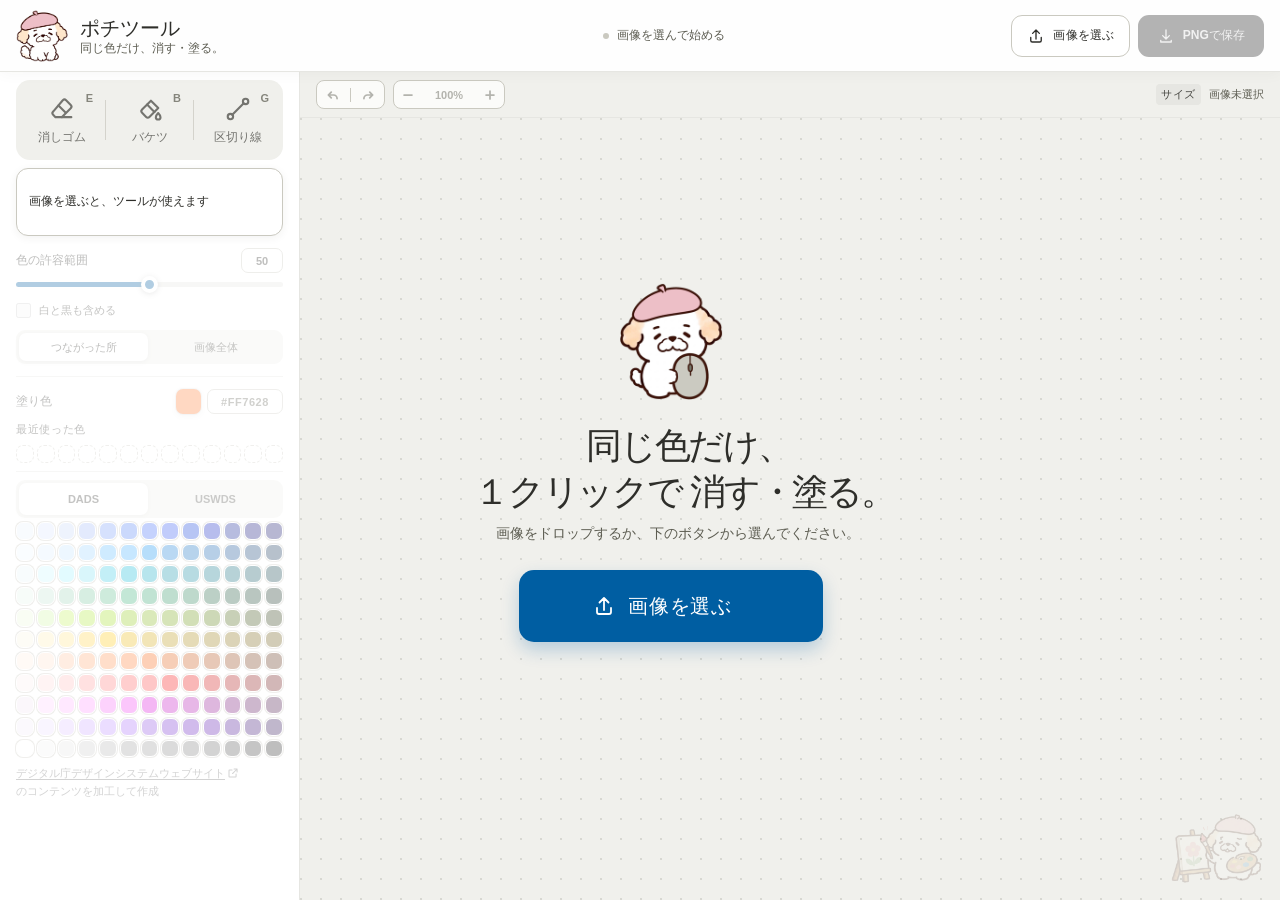
==== index.html @ cf50f5b1 "fix(guide): paint the point of a sharp wedge however it is turned Co-Authored-By: Claude Opus 5 <nor" ====
<!doctype html>
<html lang="ja">
  <head>
    <meta charset="UTF-8" />
    <meta name="viewport" content="width=device-width, initial-scale=1.0" />
    <meta
      name="description"
      content="同じ色をクリックひとつで透過・塗りつぶし。画像全体から近い色を選んだり、区切り線で範囲を分けたりできる、シンプルなイラスト編集ツール。"
    />
    <title>ポチツール</title>
    <link rel="icon" href="pochi-logo.png" />
    <link rel="stylesheet" href="styles.css?v=20260918-guide-fill" />
  </head>
  <body>
    <div class="app-shell">
      <header class="app-header">
        <div class="brand">
          <img class="brand-mark" src="pochi-logo.png" width="270" height="270" alt="" />
          <span class="brand-copy">
            <strong>ポチツール</strong>
            <small>同じ色だけ、消す・塗る。</small>
          </span>
        </div>

        <div class="document-name" id="documentName">
          <span class="document-dot"></span>
          <span class="document-name-full">画像を選んで始める</span>
          <span class="document-name-compact">編集中</span>
        </div>

        <div class="header-actions">
          <button class="button button-secondary" id="openButton" type="button" aria-label="画像を選ぶ">
            <svg viewBox="0 0 24 24" aria-hidden="true"><path d="M12 16V4m0 0L7.5 8.5M12 4l4.5 4.5M5 14v4a2 2 0 0 0 2 2h10a2 2 0 0 0 2-2v-4" /></svg>
            <span>画像を選ぶ</span>
          </button>
          <button class="button button-primary" id="exportButton" type="button" aria-label="PNGで保存" disabled>
            <svg viewBox="0 0 24 24" aria-hidden="true"><path d="M12 4v12m0 0 4.5-4.5M12 16l-4.5-4.5M5 18v2h14v-2" /></svg>
            <span>PNGで保存</span>
          </button>
        </div>
      </header>

      <div class="app-body">
        <aside class="side-panel" aria-label="編集ツール" tabindex="-1">
          <section class="panel-section tool-section">
            <div class="tool-list" role="radiogroup" aria-label="ツールを選択">
              <button class="tool-card" type="button" data-tool="eraser" role="radio" aria-checked="false">
                <svg viewBox="0 0 24 24" aria-hidden="true"><path d="m15.5 4.5 4 4a2 2 0 0 1 0 2.8l-7.7 7.7H6.4l-2-2a2 2 0 0 1 0-2.8l8.3-9.7a2 2 0 0 1 2.8 0Z" /><path d="m9 9 6 6M11.8 19H20" /></svg>
                <span>消しゴム</span>
                <kbd>E</kbd>
              </button>

              <button class="tool-card" type="button" data-tool="bucket" role="radio" aria-checked="false">
                <svg viewBox="0 0 24 24" aria-hidden="true"><path d="m5.2 12.5 7.6-7.6 6.3 6.3-7.6 7.6a2 2 0 0 1-2.8 0l-3.5-3.5a2 2 0 0 1 0-2.8Z" /><path d="m9.5 8.2 6.3 6.3M19 15.5s2 2.1 2 3.5a2 2 0 0 1-4 0c0-1.4 2-3.5 2-3.5Z" /></svg>
                <span>バケツ</span>
                <kbd>B</kbd>
              </button>

              <button class="tool-card" type="button" data-tool="guide" role="radio" aria-checked="false">
                <svg viewBox="0 0 24 24" aria-hidden="true"><circle cx="5.5" cy="18.5" r="2.3" /><circle cx="18.5" cy="5.5" r="2.3" /><path d="M7.1 16.9 16.9 7.1" /></svg>
                <span>区切り線</span>
                <kbd>G</kbd>
              </button>
            </div>
            <div class="tool-speech" id="toolSpeech" data-tool="eraser">
              <span class="tool-speech-copy" id="toolSpeechText" aria-live="polite">透過できます</span>
              <div class="guide-actions is-hidden" id="guideActions" aria-label="区切り線の操作">
                <button class="guide-action" id="newGuideButton" type="button" title="現在の線を終えて、別の位置から新しい線を描きます">＋ 新しい線</button>
                <button class="guide-action" id="erasePointButton" type="button" aria-pressed="false" title="選択中の点を消し、続けてタップした点も消します。もう一度押すと解除します">1点消す</button>
                <button class="guide-action" id="clearGuidesButton" type="button" aria-label="区切り線をすべて消す" title="区切り線をすべて消します。元に戻すこともできます">すべて消す</button>
              </div>
            </div>
          </section>

          <section class="panel-section settings-section" id="settingsSection" aria-disabled="true">
            <div class="section-heading">
              <span>色の許容範囲</span>
              <span class="reapply-spinner" id="reapplySpinner" aria-hidden="true" hidden></span>
              <input id="toleranceValue" class="value-field" type="number" min="0" max="100" step="1" value="50" aria-label="色の許容範囲の数値" title="数字を打ち込むか、矢印キーで増減できます" disabled />
            </div>
            <input id="toleranceSlider" class="range" type="range" min="0" max="100" value="50" aria-label="色の許容範囲" title="値を上げると近い色合いもまとめて選びます。編集の直後に動かすと、その編集をやり直します" disabled />
            <label class="include-toggle" for="includeWhiteBlackToggle" title="色のついた場所をクリックしたときも、白い紙や黒い線を許容範囲に含めます">
              <input id="includeWhiteBlackToggle" type="checkbox" disabled />
              <span>白と黒も含める</span>
            </label>
            <div class="scope-toggle" role="radiogroup" aria-label="選ぶ範囲">
              <label for="connectedAreaRadio">
                <input id="connectedAreaRadio" type="radio" name="selectionScope" checked disabled />
                <span>つながった所</span>
              </label>
              <label for="wholePictureToggle">
                <input id="wholePictureToggle" type="radio" name="selectionScope" disabled />
                <span>画像全体</span>
              </label>
            </div>
          </section>

          <section class="panel-section color-section" id="colorSection" aria-disabled="true" inert>
            <div class="section-heading">
              <span>塗り色</span>
              <span class="color-control">
                <label class="color-chip" for="colorPicker" title="自由な色を選ぶ">
                  <span class="color-preview" id="colorPreview"></span>
                  <input id="colorPicker" type="color" value="#ff7628" aria-label="自由な塗り色を選ぶ" disabled />
                </label>
                <input id="colorHex" class="color-hex" type="text" value="#FF7628" maxlength="7" spellcheck="false" autocomplete="off" autocapitalize="off" aria-label="塗り色のカラーコード" title="#RRGGBB のカラーコードを打ち込めます" disabled />
              </span>
            </div>
            <div class="recent-colors">
              <strong class="recent-heading" id="recentColorsTitle">最近使った色</strong>
              <div class="recent-swatches" id="recentSwatches" role="group" aria-labelledby="recentColorsTitle"></div>
            </div>
            <div class="preset-palette" role="group" aria-label="プリセットカラー">
              <span id="paletteDescription" hidden></span>
              <div class="palette-tabs" role="tablist" aria-label="カラーパレット">
                <button class="palette-tab is-active" id="dadsPaletteTab" type="button" role="tab" aria-selected="true" aria-controls="dadsPalette" title="デジタル庁デザインシステムのカラーパレット"><span>DADS</span></button>
                <button class="palette-tab" id="uswdsPaletteTab" type="button" role="tab" aria-selected="false" aria-controls="uswdsPalette" title="U.S. Web Design Systemのカラーパレット"><span>USWDS</span></button>
              </div>
              <div class="palette-families" id="dadsPalette" role="tabpanel" aria-labelledby="dadsPaletteTab">
                <p class="palette-credit"><a href="https://design.digital.go.jp/dads/" target="_blank" rel="noopener noreferrer">デジタル庁デザインシステムウェブサイト<svg class="new-tab-icon" viewBox="0 0 24 24" role="img" aria-label="新しいタブを開きます"><path d="M14 4h6v6M20 4l-9 9M18 14v5a1 1 0 0 1-1 1H5a1 1 0 0 1-1-1V7a1 1 0 0 1 1-1h5" /></svg></a><span>のコンテンツを加工して作成</span></p>
              </div>
              <div class="palette-families is-hidden" id="uswdsPalette" role="tabpanel" aria-labelledby="uswdsPaletteTab">
                <p class="palette-credit"><a href="https://designsystem.digital.gov/" target="_blank" rel="noopener noreferrer">U.S. Web Design Systemウェブサイト<svg class="new-tab-icon" viewBox="0 0 24 24" role="img" aria-label="新しいタブを開きます"><path d="M14 4h6v6M20 4l-9 9M18 14v5a1 1 0 0 1-1 1H5a1 1 0 0 1-1-1V7a1 1 0 0 1 1-1h5" /></svg></a><span>のコンテンツを加工して作成</span></p>
              </div>
            </div>
          </section>

        </aside>

        <main class="workspace">
          <div class="workspace-topbar">
            <div class="workspace-controls" aria-label="編集とズーム操作">
              <div class="history-actions" aria-label="編集履歴">
                <button class="zoom-button" id="undoButton" type="button" disabled aria-label="元に戻す" title="元に戻す">
                  <svg viewBox="0 0 24 24" aria-hidden="true"><path d="M9 7 4 12l5 5M5 12h8a6 6 0 0 1 6 6" /></svg>
                </button>
                <span class="history-divider" aria-hidden="true"></span>
                <button class="zoom-button" id="redoButton" type="button" disabled aria-label="やり直す" title="やり直す">
                  <svg viewBox="0 0 24 24" aria-hidden="true"><path d="m15 7 5 5-5 5m4-5h-8a6 6 0 0 0-6 6" /></svg>
                </button>
              </div>
              <div class="zoom-controls" id="zoomControls" aria-label="ズーム操作">
                <button class="zoom-button" id="zoomOutButton" type="button" disabled aria-label="縮小" title="縮小（− / ⌘・Ctrl＋ホイール）">
                  <svg viewBox="0 0 16 16" aria-hidden="true"><path d="M3.5 8h9" /></svg>
                </button>
                <button class="zoom-value" id="fitButton" type="button" disabled aria-label="画面に合わせる" title="画面に合わせる（0）">100%</button>
                <button class="zoom-button" id="zoomInButton" type="button" disabled aria-label="拡大" title="拡大（＋ / ⌘・Ctrl＋ホイール）">
                  <svg viewBox="0 0 16 16" aria-hidden="true"><path d="M3.5 8h9M8 3.5v9" /></svg>
                </button>
              </div>
            </div>
            <p class="guide-help-line" id="guideHelpText" hidden>
              <svg viewBox="0 0 20 20" aria-hidden="true"><circle cx="10" cy="10" r="7.25" /><path d="M10 8.5v5M10 6.2v.1" /></svg>
              <span class="guide-help-full"><strong><span class="word-pointer">クリック</span><span class="word-touch">タップ</span></strong>｜点を置く・線をつなぐ　　<span class="guide-help-mouse"><strong>ダブルクリック</strong>｜角の形を変える　　</span><strong>ドラッグ</strong>｜点を移動</span>
              <span class="guide-help-short"><span class="guide-help-item"><strong><span class="word-pointer">クリック</span><span class="word-touch">タップ</span></strong>｜点を置く・つなぐ</span><span class="guide-help-item guide-help-mouse"><strong>ダブルクリック</strong>｜角の形</span><span class="guide-help-item"><strong>ドラッグ</strong>｜移動</span></span>
              <button class="guide-help-action" id="cornerPointButton" type="button" aria-pressed="false" aria-label="区切り線の角の形を切り替える" title="選択中の点の角の形を変え、続けてタップした点も切り替えます。もう一度押すと解除します">角の形を変える</button>
            </p>
            <div class="canvas-meta" id="canvasMeta" aria-label="キャンバスサイズ">
              <span class="meta-chip">サイズ</span>
              <span id="canvasSize">画像未選択</span>
            </div>
          </div>

          <div class="canvas-viewport" id="canvasViewport">
            <div class="empty-state" id="emptyState">
              <img class="empty-decor" id="emptyDecor" src="pochi-art.png" width="332" height="252" alt="" hidden />
              <img class="empty-illustration" src="pochi-mouse.png" width="740" height="840" alt="" />
              <div class="empty-copy">
                <h2><span>同じ色だけ<span class="hanging-punct">、</span></span><br /><span><span class="hanging-digit">１</span>クリックで 消す・塗る<span class="hanging-punct">。</span></span></h2>
                <p><span>画像をドロップするか、</span><span>下のボタンから選んでください<span class="hanging-punct">。</span></span></p>
                <button class="button button-empty" id="emptyOpenButton" type="button">
                  <svg viewBox="0 0 24 24" aria-hidden="true"><path d="M12 16V4m0 0L7.5 8.5M12 4l4.5 4.5M5 14v4a2 2 0 0 0 2 2h10a2 2 0 0 0 2-2v-4" /></svg>
                  画像を選ぶ
                </button>
              </div>
            </div>

            <div class="canvas-stage is-hidden" id="canvasStage">
              <div class="canvas-frame" id="canvasFrame">
                <canvas id="editorCanvas" aria-label="編集キャンバス"></canvas>
                <svg id="guideCanvas" class="guide-overlay" aria-hidden="true"></svg>
                <span class="edit-marker is-hidden" id="editMarker" aria-hidden="true"></span>
              </div>
            </div>

            <div class="drop-overlay" id="dropOverlay" aria-hidden="true">
              <div>
                <svg viewBox="0 0 24 24" aria-hidden="true"><path d="M12 16V4m0 0L7.5 8.5M12 4l4.5 4.5M5 14v4a2 2 0 0 0 2 2h10a2 2 0 0 0 2-2v-4" /></svg>
                <strong>ここにドロップ</strong>
                <span>新しい画像を開きます</span>
              </div>
            </div>
          </div>
        </main>
      </div>
    </div>

    <input id="fileInput" type="file" accept="image/png,image/jpeg,image/webp" hidden />
    <div class="swatch-tooltip" id="swatchTooltip" role="tooltip" hidden></div>
    <div class="toast" id="toast" aria-hidden="true">
      <span class="toast-label" id="toastLabel" hidden>エラー</span>
      <span class="toast-message" id="toastMessage" role="status" aria-live="polite" aria-atomic="true"></span>
      <button class="toast-dismiss" id="toastDismissButton" type="button" aria-label="エラーメッセージを閉じる" hidden>×</button>
    </div>

    <script src="image-ops.js?v=20260918-guide-fill"></script>
    <script src="app.js?v=20260918-guide-fill"></script>
  </body>
</html>
---- styles.css ----
:root {
  color-scheme: light;
  /* Every colour is a named colour from USWDS or the Digital Agency Design
     System (DADS), noted beside it. */
  --white: #ffffff; /* DADS white */
  --gray-5: #f0f0ec; /* USWDS gray-warm-5 */
  --gray-10: #e6e6e2; /* USWDS gray-warm-10 */
  --gray-20: #cac9c0; /* USWDS gray-warm-20 */
  --gray-50: #76766a; /* USWDS gray-warm-50 */
  --gray-60: #5d5d52; /* USWDS gray-warm-60 */
  --gray-70: #454540; /* USWDS gray-warm-70 */
  --gray-80: #2e2e2a; /* USWDS gray-warm-80 */
  --primary: #005ea2; /* USWDS blue-60v, the theme's primary */
  --primary-dark: #1a4480; /* USWDS blue-warm-70v, primary-dark */
  --primary-darker: #162e51; /* USWDS blue-warm-80v, primary-darker */
  --error: #d54309; /* USWDS red-warm-50v */
  --error-deep: #3d231d; /* USWDS orange-warm-80v */
  --error-soft: #f7bbb1; /* USWDS red-20 */
  --guide-text: #783cb9; /* USWDS violet-60v */
  --focus-outline: #000000; /* DADS black */
  --focus-field: #2491ff; /* USWDS blue-40v, the USWDS focus colour */
  --disabled-bg: #b3b3b3; /* DADS solid-gray-300 */
  --disabled-text: #f2f2f2; /* DADS solid-gray-50 */
  --credit-text: #666666; /* DADS solid-gray-600 */
  --ink: var(--gray-80);
  --muted: var(--gray-60);
  --line: var(--gray-10);
  --surface: var(--white);
  --canvas-bg: var(--gray-5);
  --disabled: 0.45;
  /* One scale for every gap, and one gutter for every edge of the screen. */
  --space-1: 4px;
  --space-2: 8px;
  --space-3: 12px;
  --space-4: 16px;
  --space-6: 24px;
  --gutter: var(--space-4);
  font-family: "Hiragino Sans", "Yu Gothic UI", "Yu Gothic", Meiryo, sans-serif;
  font-synthesis: none;
}

* {
  box-sizing: border-box;
}

html,
body {
  width: 100%;
  min-width: 720px;
  height: 100%;
  margin: 0;
  overflow-x: auto;
  overflow-y: hidden;
  overscroll-behavior: none;
  /* A quick second tap on a button is a second press, not a zoom. */
  touch-action: manipulation;
  background: var(--canvas-bg);
  color: var(--ink);
}

button,
input {
  font: inherit;
}

button {
  color: inherit;
}

/* One thin black line, set apart by a gap: calm rather than a warning, and it
   stays clear on a light panel, the dark tool in hand, the blue button and a
   row of blue swatches alike. */
button:focus-visible,
input:focus-visible {
  outline: 2px solid var(--focus-outline);
  outline-offset: 2px;
}

/* A box being typed into already shows where the typing goes, and a click puts
   it in focus as surely as the keyboard does, so it takes a line on its own
   border instead of a ring set apart: the USWDS focus colour. */
.value-field:focus-visible,
.color-hex:focus-visible {
  outline: 2px solid var(--focus-field);
  outline-offset: -1px;
  box-shadow: none;
}

.app-shell {
  display: flex;
  height: 100dvh;
  flex-direction: column;
}

.app-header {
  position: relative;
  z-index: 20;
  display: grid;
  min-height: 72px;
  grid-template-columns: 300px 1fr auto;
  align-items: center;
  border-bottom: 1px solid var(--line);
  background: rgba(255, 255, 255, 0.96);
  padding: 0 var(--gutter);
  box-shadow: 0 2px 14px rgba(46, 46, 42, 0.035);
}

.brand {
  display: inline-flex;
  width: max-content;
  align-items: center;
  gap: var(--space-3);
}

/* Contained rather than stretched, so a drawing that is not square keeps its
   shape inside the square it is given. */
.brand-mark {
  display: block;
  width: 52px;
  height: 52px;
  object-fit: contain;
}

.brand-copy {
  display: flex;
  flex-direction: column;
  gap: var(--space-1);
  line-height: 1;
}

.brand-copy small {
  color: var(--muted);
  font-size: 12px;
  font-weight: 600;
  white-space: nowrap;
}

.brand-copy strong {
  font-size: 20px;
  font-weight: 800;
  letter-spacing: 0;
  white-space: nowrap;
}

.document-name {
  display: flex;
  justify-self: center;
  align-items: center;
  gap: 8px;
  color: var(--gray-60);
  font-size: 12px;
  font-weight: 600;
}

.document-dot {
  width: 6px;
  height: 6px;
  border-radius: 50%;
  background: var(--gray-20);
}

.document-name.is-edited .document-dot {
  background: var(--primary);
}

.document-name-compact { display: none; }

.header-actions,
.history-actions {
  display: flex;
  align-items: center;
}

/* Held in the last column, so the buttons stay at the right edge when a narrow
   window hides the document name that would otherwise sit between. */
.header-actions { gap: var(--space-2); grid-column: 3; }

.button,
.zoom-button,
.zoom-value {
  border: 0;
  cursor: pointer;
  transition: transform 160ms ease, background-color 160ms ease, color 160ms ease, border-color 160ms ease, opacity 160ms ease;
}

.button:active:not(:disabled) {
  transform: translateY(1px) scale(0.985);
}

.button:disabled,
.zoom-button:disabled,
.zoom-value:disabled {
  cursor: not-allowed;
  opacity: var(--disabled);
}

.button svg,
.tool-card svg,
.drop-overlay svg {
  fill: none;
  stroke: currentColor;
  stroke-linecap: round;
  stroke-linejoin: round;
  stroke-width: 1.8;
}

.button {
  display: inline-flex;
  min-height: 42px;
  align-items: center;
  justify-content: center;
  gap: 8px;
  border-radius: 11px;
  padding: 0 15px;
  font-size: 12px;
  font-weight: 700;
  letter-spacing: 0.01em;
}

.button svg { width: 18px; height: 18px; }

.button-secondary {
  border: 1px solid var(--gray-20);
  background: var(--surface);
}

.button-secondary:hover { border-color: var(--gray-50); background: var(--gray-5); }

.button-primary {
  min-width: 126px;
  background: var(--primary);
  color: white;
  box-shadow: 0 6px 16px rgba(0, 94, 162, 0.2);
}

.button-primary:hover:not(:disabled) { background: var(--primary-dark); }
.button-primary:active:not(:disabled) { background: var(--primary-darker); }

/* The DADS disabled button, rather than a faded blue that reads as a lighter
   button instead of one that cannot be pressed yet. */
.button-primary:disabled {
  background: var(--disabled-bg);
  color: var(--disabled-text);
  box-shadow: none;
  opacity: 1;
}

.app-body {
  display: flex;
  min-height: 0;
  flex: 1;
}

.side-panel {
  position: relative;
  z-index: 10;
  display: flex;
  width: 300px;
  flex: 0 0 300px;
  flex-direction: column;
  overflow-y: hidden;
  overscroll-behavior-y: none;
  border-right: 1px solid var(--line);
  background: var(--surface);
  padding: var(--space-4) var(--gutter) 0;
}

.side-panel.is-scrollable { overflow-y: auto; }

/* Opening a picture hands the keyboard to the sidebar (app.js), which is where
   Tab carries on from. It is not a control, so it draws no ring. */
.side-panel:focus { outline: none; }

.panel-section + .panel-section {
  margin-top: var(--space-6);
  border-top: 1px solid var(--gray-10);
  padding-top: var(--space-6);
}

.tool-list {
  display: grid;
  grid-template-columns: repeat(3, minmax(0, 1fr));
  align-items: center;
  gap: 5px;
  border-radius: 14px;
  background: var(--gray-5);
  padding: 4px;
}

.tool-card {
  position: relative;
  display: flex;
  min-width: 0;
  /* Tall enough that each tool reads as a thing to press, not a strip of text. */
  height: 72px;
  flex-direction: column;
  align-items: center;
  justify-content: center;
  gap: 6px;
  border: 0;
  border-radius: 10px;
  background: transparent;
  color: var(--gray-70);
  font-size: 12px;
  font-weight: 700;
  cursor: pointer;
  transition: background-color 170ms ease, color 170ms ease, box-shadow 170ms ease;
}

.tool-card svg { width: 28px; height: 28px; }
.tool-card:hover:not(:disabled):not(.is-active) { background: rgba(255, 255, 255, 0.7); }

/* A separator belongs only between two idle tools. It disappears beside the
   selected tool and while either neighbour carries keyboard focus. */
.tool-card + .tool-card::before {
  position: absolute;
  top: 50%;
  left: -3px;
  width: 1px;
  height: 40px;
  background: var(--gray-20);
  content: "";
  opacity: 0;
  pointer-events: none;
  transform: translateY(-50%);
  transition: opacity 170ms ease;
}

.tool-card:not(.is-active):not(:focus-visible) + .tool-card:not(.is-active):not(:focus-visible)::before {
  opacity: 1;
}

.tool-card.is-active {
  background: var(--ink);
  color: white;
  box-shadow: 0 4px 10px rgba(46, 46, 42, 0.18);
}

.tool-card:focus-visible {
  z-index: 1;
  outline: none;
}

.tool-card:focus-visible::after {
  position: absolute;
  inset: -3px;
  border: 3px solid var(--focus-outline);
  border-radius: 13px;
  box-shadow: inset 0 0 0 2px var(--gray-5);
  content: "";
  pointer-events: none;
}

.tool-list:has(.tool-card:focus-visible) .tool-card.is-active { box-shadow: none; }

/* Before a picture the panel shows what is there without pretending to be in
   use: no tool in hand, the settings resting, the colours quiet but still
   readable. The line that says why is the one thing kept at full strength. */
.side-panel:not(.is-ready) .tool-card { opacity: 0.72; }

.side-panel:not(.is-ready) .tool-speech::before { display: none; }

/* A touch that needs a picture points here for a moment: a ring grows outward
   from the button's edge and fades, twice. The button itself does not move,
   grow, or shake, and nothing takes the focus away from the hand. */
.button.is-nudged { position: relative; }

.button.is-nudged::after {
  position: absolute;
  inset: 0;
  border-radius: inherit;
  content: "";
  pointer-events: none;
  animation: open-button-nudge 1s ease-out 2;
}

@keyframes open-button-nudge {
  from { box-shadow: 0 0 0 0 rgba(0, 94, 162, 0.55); }
  to { box-shadow: 0 0 0 16px rgba(0, 94, 162, 0); }
}

/* Asked not to animate, the same two seconds are held as a plain thick ring. */
@media (prefers-reduced-motion: reduce) {
  .button.is-nudged::after {
    animation: none;
    box-shadow: 0 0 0 4px rgba(0, 94, 162, 0.5);
  }
}
.side-panel:not(.is-ready) .tool-speech-copy { color: var(--ink); }
.side-panel:not(.is-ready) .settings-section { opacity: 0.3; }
.side-panel:not(.is-ready) .color-section { opacity: 0.28; }

.tool-card kbd {
  position: absolute;
  top: var(--space-2);
  right: 10px;
  color: var(--gray-60);
  font-family: inherit;
  font-size: 11px;
  font-weight: 800;
}

.tool-card.is-active kbd { color: rgba(255, 255, 255, 0.55); }

/* What the tool in hand says. The tip sits under that tool, and the height is
   the same for every tool, so the slider below never moves when switching. */
.tool-speech {
  position: relative;
  display: flex;
  height: 68px;
  flex-direction: column;
  align-items: center;
  justify-content: center;
  margin: var(--space-3) 0 0;
  border: 1px solid var(--gray-20);
  border-radius: 12px;
  background: white;
  padding: 9px 12px;
  color: var(--gray-70);
  font-size: 12px;
  font-weight: 600;
  line-height: 1.65;
  white-space: pre-line;
  box-shadow: 0 2px 8px rgba(46, 46, 42, 0.06);
  transition: opacity 180ms ease;
}

.tool-speech-copy { width: 100%; }

.tool-speech.has-guide-actions {
  gap: 5px;
  padding: 7px 8px;
}

.tool-speech.has-guide-actions .tool-speech-copy {
  color: var(--guide-text);
  font-size: 11px;
  line-height: 1.35;
  white-space: nowrap;
}

/* Centred under each of the three equal tool columns, with 4px outer padding
   and two 5px gaps. */
.tool-speech::before {
  position: absolute;
  top: -6px;
  left: calc(4px + (100% - 18px) / 6 - 6px);
  width: 10px;
  height: 10px;
  border-top: 1px solid var(--gray-20);
  border-left: 1px solid var(--gray-20);
  background: white;
  content: "";
  transform: rotate(45deg);
}

.tool-speech[data-tool="bucket"]::before { left: calc(9px + (100% - 18px) / 2 - 6px); }
.tool-speech[data-tool="guide"]::before { left: calc(14px + (100% - 18px) * 5 / 6 - 6px); }
/* Before a picture this bubble carries the one line that says what to do, so it
   keeps its full strength while the controls around it rest. */
.side-panel:not(.is-ready) .tool-speech { opacity: 1; }

.section-heading {
  display: flex;
  align-items: center;
  justify-content: space-between;
  margin-bottom: 0;
  font-size: 12px;
  font-weight: 800;
}

.section-heading .value-field {
  width: 42px;
  height: 25px;
  border: 1px solid var(--gray-20);
  border-radius: 7px;
  padding: 0;
  appearance: textfield;
  background: var(--surface);
  color: inherit;
  font: inherit;
  font-size: 11px;
  text-align: center;
}

.section-heading .value-field::-webkit-inner-spin-button,
.section-heading .value-field::-webkit-outer-spin-button {
  margin: 0;
  appearance: none;
}

/* Turns beside the range while a changed setting is being redone, which takes a
   second or two on a large picture (app.js). It stands in the free space before
   the number, so the row keeps its height. A turning transform carries on while
   the page is busy working the edit out. */
.reapply-spinner {
  flex: none;
  width: 14px;
  height: 14px;
  margin-left: auto;
  margin-right: 8px;
  border: 2px solid var(--primary);
  border-top-color: transparent;
  border-radius: 50%;
  animation: reapply-spin 800ms linear infinite;
}

@keyframes reapply-spin { to { transform: rotate(360deg); } }

.range {
  width: 100%;
  height: 5px;
  margin: var(--space-1) 0 0;
  appearance: none;
  border-radius: 99px;
  background: linear-gradient(to right, var(--primary) 80%, var(--gray-10) 80%);
  cursor: pointer;
}

.range::-webkit-slider-thumb {
  width: 17px;
  height: 17px;
  appearance: none;
  border: 4px solid white;
  border-radius: 50%;
  background: var(--primary);
  box-shadow: 0 1px 5px rgba(46, 46, 42, 0.3);
}

.range::-moz-range-thumb {
  width: 10px;
  height: 10px;
  border: 4px solid white;
  border-radius: 50%;
  background: var(--primary);
  box-shadow: 0 1px 5px rgba(46, 46, 42, 0.3);
}

.range:disabled {
  cursor: not-allowed;
}

.panel-section {
  transition: opacity 180ms ease;
}

.panel-section[aria-disabled="true"] {
  opacity: var(--disabled);
}

.color-section[aria-disabled="true"] {
  pointer-events: none;
}

.color-hex {
  width: 76px;
  height: 25px;
  border: 1px solid var(--gray-20);
  border-radius: 7px;
  padding: 0;
  background: var(--surface);
  color: var(--gray-60);
  font-family: inherit;
  font-size: 11px;
  font-weight: 700;
  letter-spacing: 0.05em;
  text-align: center;
  text-transform: uppercase;
}

/* Sits under the range because it answers the same question the range does -
   how much of the picture one click takes in - rather than being a tool of its
   own. Reaching for it is adjusting the edit, so it does not settle it. */
.scope-toggle {
  display: grid;
  grid-template-columns: repeat(2, minmax(0, 1fr));
  gap: 3px;
  margin-top: var(--space-3);
  border-radius: 9px;
  background: var(--gray-5);
  padding: 3px;
}

.scope-toggle label {
  position: relative;
  display: block;
  cursor: pointer;
}

.scope-toggle input {
  position: absolute;
  inset: 0;
  width: 100%;
  height: 100%;
  margin: 0;
  opacity: 0;
  cursor: inherit;
}

/* Both sides of the switch, and of the palette tabs below, are open to the user,
   so neither may look switched off: the side not chosen is as dark as the labels
   around it, and the white ground is what marks the chosen one. At 11px the
   lighter Hiragino faces read as disabled, so the words stay one step heavier. */
.scope-toggle span {
  display: flex;
  min-height: 28px;
  align-items: center;
  justify-content: center;
  border-radius: 7px;
  color: var(--gray-70);
  font-size: 11px;
  font-weight: 600;
}

.scope-toggle label:hover span { background: rgba(255, 255, 255, 0.58); }
.scope-toggle input:checked + span { background: var(--surface); color: var(--ink); box-shadow: 0 1px 4px rgba(46, 46, 42, 0.1); }
.scope-toggle input:focus-visible + span { outline: 2px solid var(--focus-outline); outline-offset: 2px; }
.settings-section[aria-disabled="true"] .scope-toggle label { cursor: not-allowed; }

/* As heavy as the switch under it, for the same reason: one step lighter, the
   words look switched off beside it. */
.include-toggle {
  display: flex;
  align-items: center;
  gap: 8px;
  margin-top: var(--space-3);
  color: var(--gray-70);
  font-size: 11px;
  font-weight: 600;
  cursor: pointer;
}

.include-toggle input {
  width: 15px;
  height: 15px;
  margin: 0;
  accent-color: var(--primary);
  cursor: inherit;
}

/* Chrome keeps a native checkbox's corners square, and its outline with them,
   so the ring is drawn around the box by the label instead: the same 2px line
   and 2px gap as every other ring, with its corners rounded. */
.include-toggle { position: relative; }
.include-toggle input:focus-visible { outline: none; }
.include-toggle:has(input:focus-visible)::before {
  position: absolute;
  top: 50%;
  left: -4px;
  width: 23px;
  height: 23px;
  box-sizing: border-box;
  border: 2px solid var(--focus-outline);
  border-radius: 6px;
  content: "";
  transform: translateY(-50%);
  pointer-events: none;
}

.settings-section[aria-disabled="true"] .include-toggle { cursor: not-allowed; }

/* The heading names the bar right under it, so the two sit close together. */
.settings-section .section-heading { margin-bottom: 0; }
.settings-section .range { margin-top: 0; }

.color-control {
  display: flex;
  align-items: center;
  gap: 6px;
}

.color-chip {
  position: relative;
  display: block;
  width: 25px;
  height: 25px;
  cursor: pointer;
}

/* Only when the keyboard brought focus here: a click opens the colour picker,
   and a ring around the swatch as well would only get in the way. */
.color-chip:has(input:focus-visible) {
  border-radius: 8px;
  outline: 2px solid var(--focus-outline);
  outline-offset: 2px;
}

.color-chip input[type="color"] {
  position: absolute;
  width: 1px;
  height: 1px;
  opacity: 0;
  pointer-events: none;
}

.color-preview {
  display: block;
  width: 25px;
  height: 25px;
  border: 0;
  border-radius: 7px;
  background: #ff7628;
  box-shadow: 0 0 0 1px rgba(0, 0, 0, 0.08), 0 2px 5px rgba(46, 46, 42, 0.1);
}

.recent-colors {
  margin-top: var(--space-4);
}

.recent-heading {
  display: block;
  margin-bottom: var(--space-2);
  font-size: 11px;
  font-weight: 500;
  letter-spacing: 0.06em;
}

.recent-swatches {
  display: grid;
  grid-template-columns: repeat(13, minmax(0, 1fr));
  gap: 3px;
  justify-items: center;
}

.recent-slot {
  width: 100%;
  max-width: 25px;
  aspect-ratio: 1;
  border: 1px dashed var(--gray-20);
  border-radius: 7px;
}

.preset-palette {
  margin-top: var(--space-4);
  border-top: 1px solid var(--gray-10);
  padding-top: var(--space-4);
}

.tool-section + .settings-section {
  margin-top: var(--space-6);
  border-top: 0;
  padding-top: 0;
}

.palette-tabs {
  display: grid;
  grid-template-columns: repeat(2, minmax(0, 1fr));
  gap: 3px;
  margin-top: 0;
  border-radius: 9px;
  background: var(--gray-5);
  padding: 3px;
}

.palette-tab {
  display: flex;
  min-width: 0;
  min-height: 32px;
  align-items: center;
  justify-content: center;
  flex-direction: column;
  gap: 2px;
  border: 0;
  border-radius: 7px;
  background: transparent;
  padding: 4px 6px;
  color: var(--gray-70);
  font-size: 11px;
  font-weight: 600;
  cursor: pointer;
}

.palette-tab:hover:not(:disabled) { background: rgba(255, 255, 255, 0.58); }
.palette-tab.is-active { background: var(--surface); color: var(--ink); box-shadow: 0 1px 4px rgba(46, 46, 42, 0.1); }
.palette-tab:focus-visible { position: relative; z-index: 1; }
.palette-tab:disabled { cursor: not-allowed; }

.palette-families {
  display: grid;
  grid-template-columns: minmax(0, 1fr);
  gap: 6px;
  margin-top: var(--space-3);
}

/* The credit the Digital Agency asks for, with the link on the site's name in
   place of its address, as the Digital Agency copyright policy allows. The link
   follows the DADS link text guidance: a colour and an underline, and an icon at
   the end saying that it opens a new tab. */
.palette-credit {
  margin: var(--space-4) 0 0;
  color: var(--credit-text);
  font-size: 11px;
  line-height: 1.6;
}

/* A footnote, so the link stays out of the theme blue and in the same grey as
   the words after it; the underline alone marks it, thickening on hover as in
   the DADS link text states. */
.palette-credit a {
  color: inherit;
  text-decoration: underline;
  text-underline-offset: 2px;
}

.palette-credit a:hover { text-decoration-thickness: 2px; }

/* Kept whole, so a narrow line breaks after the link instead of inside a word. */
.palette-credit span { white-space: nowrap; }

.new-tab-icon {
  width: 1.1em;
  height: 1.1em;
  margin-left: 2px;
  vertical-align: -0.2em;
  fill: none;
  stroke: currentColor;
  stroke-width: 2;
  stroke-linecap: round;
  stroke-linejoin: round;
}


.palette-family {
  display: grid;
  min-width: 0;
  align-items: center;
  gap: 3px;
}

.palette-family--dads {
  grid-template-columns: minmax(0, 1fr);
  align-items: start;
}

.palette-family--uswds {
  grid-template-columns: repeat(var(--palette-columns), minmax(0, 1fr));
}

.palette-swatches {
  display: grid;
  min-width: 0;
  grid-template-columns: repeat(var(--palette-columns), minmax(0, 1fr));
  gap: 3px;
}

.swatch {
  position: relative;
  width: 100%;
  max-width: 25px;
  aspect-ratio: 1;
  /* A button carries the browser's own padding until it is told otherwise, and
     iOS Safari's is 15px on each side. A border-box element cannot be narrower
     than its padding and border, so each swatch sat 33px wide in a 19px column
     and lay over the one beside it: measured on an iPad, -10.8px between them.
     Chrome pads a button by 6px, which fits, which is why it never showed. */
  padding: 0;
  justify-self: center;
  border: 1.5px solid var(--surface);
  border-radius: 7px;
  background: var(--swatch);
  box-shadow: 0 0 0 1px var(--gray-20);
  cursor: pointer;
  transition: transform 140ms ease, box-shadow 140ms ease;
}

.swatch.is-selected {
  z-index: 2;
  box-shadow: 0 0 0 2px var(--ink);
}

/* Remember the paint colour without marking it while another tool is in hand. */
.color-section.is-paint-tool-inactive .swatch.is-selected {
  box-shadow: 0 0 0 1px var(--gray-20);
}

.swatch:disabled { cursor: not-allowed; }

/* Focus supplies the black outer ring. Keep the swatch's usual pale frame
   inside it so a selected swatch does not add a second black ring. */
.swatch:focus-visible {
  z-index: 2;
  box-shadow: 0 0 0 1px var(--gray-20);
}

/* A swatch being inspected stays above the selected or focused neighbour, so
   its enlarged edge remains visible on both sides. */
.swatch:hover { z-index: 3; transform: scale(1.2); }

.swatch-tooltip {
  position: fixed;
  z-index: 200;
  max-width: min(280px, calc(100vw - 16px));
  border-radius: 7px;
  background: var(--gray-80);
  color: white;
  padding: 6px 9px;
  font-size: 11px;
  font-weight: 600;
  line-height: 1.4;
  pointer-events: none;
  white-space: nowrap;
  box-shadow: 0 6px 16px rgba(46, 46, 42, 0.2);
}

.workspace {
  display: grid;
  min-width: 0;
  flex: 1;
  grid-template-rows: 46px minmax(0, 1fr);
  background: var(--canvas-bg);
}

.workspace-topbar {
  position: relative;
  z-index: 5;
  display: flex;
  align-items: center;
  justify-content: space-between;
  color: var(--gray-60);
  padding: 0 var(--gutter);
  font-size: 11px;
  font-weight: 600;
}

.workspace-topbar { border-bottom: 1px solid var(--gray-10); }

.workspace-controls,
.canvas-meta {
  display: flex;
  align-items: center;
  gap: 8px;
}

.workspace-controls {
  min-width: 0;
  overflow: hidden;
}

.canvas-meta { flex: none; }

.guide-help-line {
  position: absolute;
  z-index: 1;
  left: 50%;
  display: flex;
  min-width: 0;
  max-width: calc(100% - 420px);
  align-items: center;
  gap: 5px;
  color: var(--gray-60);
  margin: 0;
  overflow: hidden;
  font-size: 11px;
  font-weight: 600;
  line-height: 1;
  white-space: nowrap;
  transform: translateX(-50%);
}

.guide-help-line span {
  min-width: 0;
  overflow: hidden;
  text-overflow: ellipsis;
}

.guide-help-line strong {
  color: var(--gray-70);
  font-weight: 800;
}

/* The short wording is for a narrow window, where the full one would wrap in
   the middle of a hint. Each hint stays whole, so if a line ever has to break
   it breaks between hints, never inside one. */
.guide-help-short { display: none; }

/* Tapped, not clicked, where the screen is worked by touch or pencil. The class
   is the same answer the corner button is shown by, so the words and the button
   never disagree — including on a tablet that only owns up to a pencil once one
   has been used. */
.word-touch { display: none; }

body.has-touch .word-pointer { display: none; }
body.has-touch .word-touch { display: inline; }

/* A pencil cannot manage a double tap — two of its taps measured over a second
   apart on an iPad — so where the screen can be touched, changing a corner is a
   button of its own rather than a gesture to get right. It is the ordinary way
   to do it there, not a way round a failure, so it sits in the line among the
   other things the tool can do. A mouse double-clicks and is shown that. */
.guide-help-action { display: none; }

body.has-touch .guide-help-mouse { display: none; }

body.has-touch .guide-help-action {
  position: relative;
  display: inline-flex;
  /* The line clips whatever leaves it, so the finger's room has to be the
     button's own: taller than the words beside it, but still sitting on their
     line and clear of the bar's edge, which the line is drawn right up against. */
  height: 28px;
  margin-bottom: 4px;
  align-items: center;
  /* The same two ideographic spaces that separate the hints, so the button sits
     in the line at the rhythm the words keep. */
  margin-left: 22px;
  border: 1px solid var(--gray-30);
  border-radius: 6px;
  background: white;
  padding: 0 8px;
  color: var(--ink);
  font-size: 11px;
  font-weight: 700;
  white-space: nowrap;
  cursor: pointer;
}

body.has-touch .guide-help-action[aria-pressed="true"] {
  border-color: var(--ink);
  background: var(--ink);
  color: white;
}

.guide-help-item {
  display: inline-block;
  margin: 0 6px;
  white-space: nowrap;
}

.guide-help-line[hidden] {
  display: none;
}

.guide-help-line svg {
  width: 15px;
  height: 15px;
  flex: none;
  fill: none;
  stroke: currentColor;
  stroke-linecap: round;
  stroke-width: 1.7;
}

/* The undo and redo arrows are drawn on a 24-unit grid and turn a corner, so
   they keep a rounded join and a weight of 3, which at 14px lands on the line
   the zoom marks draw at 2 on their 16-unit grid. Their heads point outward
   and weigh more than the small zoom marks, so the pair takes 2px more on the
   outside to look as roomy as the zoom group does. */
.history-actions { padding-inline: 2px; }
.history-actions .zoom-button svg { width: 14px; height: 14px; stroke-width: 3; stroke-linejoin: round; }
.history-divider { width: 1px; height: 14px; flex: none; background: var(--gray-20); }

.meta-chip {
  border-radius: 4px;
  background: var(--gray-10);
  color: var(--gray-70);
  padding: 3px 5px;
  font-size: 11px;
  font-weight: 800;
  letter-spacing: 0.05em;
}

.canvas-viewport {
  position: relative;
  min-width: 0;
  min-height: 0;
  overflow: hidden;
  background-image: radial-gradient(circle at 1px 1px, rgba(118, 118, 106, 0.2) 1px, transparent 0);
  background-size: 20px 20px;
}

/* One centred column - the drawing, the headline, the line under it, the button -
   so nothing leans to one side, and the layout is the same at every width. */
.empty-state {
  display: flex;
  width: 100%;
  height: 100%;
  min-height: 380px;
  flex-direction: column;
  align-items: center;
  justify-content: center;
  gap: var(--space-6);
  text-align: center;
  /* More room below than above: dead centre reads as sitting low on the screen.
     The column's middle lands about a sixteenth of the canvas above the middle
     of it, which is where the eye looks for the centre.
     --empty-shift, measured by the script, is how far the header's centre line
     (the document name) sits left of the canvas's; twice that on the right moves
     the column onto the same line. */
  padding: calc(var(--space-6) * 2) calc(var(--space-6) * 2 + var(--empty-shift, 0px) * 2) calc(14vh + 16px) calc(var(--space-6) * 2);
}

/* The drawing is taller than it is wide, so the width is what is sized and the
   height follows it. */
.empty-illustration {
  display: block;
  /* Small enough that the headline, not the face, is the first thing read. */
  width: 104px;
  height: auto;
  flex: 0 0 auto;
}

/* Pochi at his easel, small and faint, in the bottom right corner where a
   copyright line would go, so the canvas reads as ending there. He keeps as far
   from the edges as the top bar keeps from its sides; app.js sets how wide he is.
   He stays behind the column and lets every click and drop through. */
.empty-state { position: relative; z-index: 0; }

.empty-decor {
  position: absolute;
  z-index: -1;
  right: var(--gutter);
  bottom: var(--gutter);
  width: var(--decor-width);
  height: auto;
  opacity: 0.15;
  pointer-events: none;
}

.empty-copy { max-width: 520px; }

.empty-copy h2 {
  margin: 0;
  font-size: clamp(28px, 2.8vw, 40px);
  font-weight: 800;
  letter-spacing: -0.06em;
  line-height: 1.28;
}

/* Each phrase is kept whole, so a narrow line breaks after 、 instead of
   leaving a word's last letters alone on the next line. */
.empty-copy h2 span,
.empty-copy p span { white-space: nowrap; }

/* A 、 or 。 is small and light, so the eye centres a line on its words. The
   whole mark hangs past the line, as in hanging punctuation, and the words
   alone take the middle. */
.hanging-punct { margin-right: -1em; }

/* The full-width １ is a thin stroke in the middle of its square, so the empty
   quarter on its left is let out past the line the same way. */
.hanging-digit { margin-left: -0.25em; }

/* Close under the headline, as one piece of text; Pochi above and the button
   below stand apart from it by about the same distance. */
.empty-copy p {
  margin: var(--space-1) 0 var(--space-6);
  color: var(--gray-60);
  font-size: 14px;
  line-height: 1.9;
}

.button-empty {
  min-width: 304px;
  min-height: 72px;
  gap: 12px;
  border-radius: 15px;
  /* Centring the icon and the words together leaves the words looking pushed to
     the right, since the thin icon weighs less than the words; centring the words
     alone tips it the other way. Half the icon and its gap (15px) goes to the
     right side, between the two: 18px here, for a 24px icon and a 12px gap. */
  padding: 0 54px 0 36px;
  font-size: 20px;
  font-weight: 700;
  letter-spacing: 0.04em;
  /* The USWDS default button: primary at rest, primary-dark under the pointer
     and primary-darker while pressed. */
  background: var(--primary);
  color: white;
  box-shadow: 0 8px 18px rgba(0, 94, 162, 0.24);
}

.button-empty svg { width: 24px; height: 24px; }

.button-empty:hover { background: var(--primary-dark); }
.button-empty:active { background: var(--primary-darker); }

.canvas-stage {
  position: absolute;
  inset: 0;
  display: flex;
  align-items: flex-start;
  justify-content: flex-start;
  overflow: auto;
  padding: 21px 44px 67px;
  /* A pencil or finger stroke here belongs to the picture, and two fingers zoom
     and pan it from app.js, so the browser does neither on its own. */
  touch-action: none;
}

.canvas-stage::after {
  content: "";
  min-width: 1px;
  min-height: 1px;
  flex: 0 0 1px;
}

.is-hidden { display: none !important; }

.canvas-frame {
  position: relative;
  flex: 0 0 auto;
  margin: auto;
  border-radius: 3px;
  background-color: white;
  background-image: linear-gradient(45deg, var(--gray-10) 25%, transparent 25%), linear-gradient(-45deg, var(--gray-10) 25%, transparent 25%), linear-gradient(45deg, transparent 75%, var(--gray-10) 75%), linear-gradient(-45deg, transparent 75%, var(--gray-10) 75%);
  background-position: 0 0, 0 8px, 8px -8px, -8px 0;
  background-size: 16px 16px;
  box-shadow: 0 18px 55px rgba(46, 46, 42, 0.19), 0 0 0 1px rgba(46, 46, 42, 0.08);
  line-height: 0;
}

/* Marks the pixel the tolerance slider is moving. It only shows while that
   slider is in use, so nothing sits on the artwork the rest of the time. */
.edit-marker {
  position: absolute;
  width: 16px;
  height: 16px;
  border: 2px solid var(--ink);
  border-radius: 50%;
  box-shadow: 0 0 0 1.5px rgba(255, 255, 255, 0.95), inset 0 0 0 1.5px rgba(255, 255, 255, 0.95);
  transform: translate(-50%, -50%);
  pointer-events: none;
}

/* The guide lines live above the picture and are never part of it, so they sit
   on their own overlay that the export never touches. */
.guide-overlay {
  position: absolute;
  inset: 0;
  width: 100%;
  height: 100%;
  pointer-events: none;
  overflow: visible;
  shape-rendering: geometricPrecision;
}

.guide-actions {
  display: grid;
  width: 100%;
  grid-template-columns: repeat(3, minmax(0, 1fr));
  gap: 5px;
}

.guide-action {
  height: 27px;
  border: 1px solid var(--gray-20);
  border-radius: 6px;
  background: var(--gray-5);
  padding: 0 7px;
  color: var(--ink);
  font-size: 11px;
  font-weight: 700;
  cursor: pointer;
}

.guide-action:hover:not([aria-pressed="true"]) {
  background: var(--gray-10);
}

.guide-action[aria-pressed="true"] {
  border-color: var(--ink);
  background: var(--ink);
  color: #ffffff;
}

#editorCanvas {
  display: block;
  max-width: none;
  cursor: crosshair;
  image-rendering: auto;
}

/* Shrunk to fit, the picture is resampled and smoothing is what keeps it from
   crawling. At its own size and beyond there is nothing to smooth: the pixels
   are the thing being looked at, and blurring them hides the very edge the user
   opened the tool to check. The guide overlay keeps its own smoothing - it is a
   line to follow, not artwork. */
#editorCanvas.is-magnified {
  image-rendering: pixelated;
}

/* Over a point the cursor turns into the arrow Photoshop shows for moving one,
   so the difference between "place a point here" and "take hold of this one" is
   visible before the press. */
#editorCanvas.is-over-point {
  cursor:
    url("data:image/svg+xml;utf8,%3Csvg xmlns='http://www.w3.org/2000/svg' width='20' height='20'%3E%3Cpath d='M3 2 L3 17 L7 13 L10 19 L13 18 L10 12 L15 12 Z' fill='%23ffffff' stroke='%23111111' stroke-width='1.2' stroke-linejoin='round'/%3E%3C/svg%3E") 3 2,
    move;
}

/* A click on an existing point continues from it; a drag still moves it. */
#editorCanvas.can-continue-guide,
#editorCanvas.can-connect-guide { cursor: crosshair; }

/* Either point mode still starts a new line on empty canvas. Over a point, the
   hand says that the mode's point action will be used instead. */
#editorCanvas.is-erasing-point.is-over-point { cursor: pointer; }

#editorCanvas.is-busy { cursor: progress; }

.drop-overlay {
  position: absolute;
  z-index: 30;
  inset: var(--gutter);
  display: none;
  place-items: center;
  border: 2px dashed var(--primary);
  border-radius: 20px;
  background: rgba(232, 245, 255, 0.93); /* USWDS blue-5v */
  backdrop-filter: blur(5px);
  color: var(--primary);
}

.drop-overlay.is-visible { display: grid; }
.drop-overlay > div { display: flex; align-items: center; flex-direction: column; gap: 7px; }
.drop-overlay svg { width: 31px; height: 31px; margin-bottom: 4px; }
.drop-overlay strong { color: var(--ink); font-size: 16px; }
.drop-overlay span { color: var(--gray-60); font-size: 11px; }

.history-actions,
.zoom-controls {
  display: flex;
  flex: none;
  align-items: center;
  gap: 3px;
  overflow: hidden;
  border: 1px solid var(--gray-20);
  border-radius: 8px;
  background: rgba(255, 255, 255, 0.72);
}

.zoom-button,
.zoom-value {
  height: 27px;
  background: transparent;
  color: var(--gray-60);
  font-size: 11px;
  font-weight: 700;
}

.zoom-button {
  display: grid;
  width: 28px;
  place-items: center;
}

.zoom-button svg {
  width: 14px;
  height: 14px;
  fill: none;
  stroke: currentColor;
  stroke-linecap: round;
  stroke-width: 2;
}

.zoom-value { min-width: 48px; padding: 0 5px; font-size: 11px; }
.zoom-button:hover:not(:disabled), .zoom-value:hover:not(:disabled) { background: white; }

/* The three sit edge to edge in a strip that clips what it holds, so a ring
   drawn outside the button is cut away by it and nothing shows. Drawing the
   ring inside keeps all of it, and the lit face says which one is in hand. */
.zoom-button:focus-visible,
.zoom-value:focus-visible {
  border-radius: 6px;
  outline: 2px solid var(--focus-outline);
  outline-offset: -4px;
  background: white;
  color: var(--ink);
}

.toast {
  position: fixed;
  z-index: 100;
  right: var(--gutter);
  bottom: var(--gutter);
  max-width: min(350px, calc(100vw - var(--gutter) * 2));
  transform: translateY(18px);
  border: 1px solid rgba(255, 255, 255, 0.15);
  border-radius: 12px;
  background: var(--gray-80);
  color: white;
  padding: 12px 16px;
  font-size: 11px;
  font-weight: 600;
  line-height: 1.5;
  opacity: 0;
  pointer-events: none;
  box-shadow: 0 12px 30px rgba(46, 46, 42, 0.25);
  transition: opacity 180ms ease, transform 180ms ease;
}

.toast.is-visible { transform: translateY(0); opacity: 1; }

.toast.is-error {
  border-color: var(--error);
  background: var(--error-deep);
  padding-right: 48px;
  pointer-events: auto;
}

/* The red border says "error" only to someone who can see the colour and knows
   this app's palette. The word says it to everyone, at a glance. */
.toast-label {
  display: block;
  margin-bottom: 2px;
  color: var(--error-soft);
  font-size: 10px;
  letter-spacing: 0.06em;
}

.toast-label[hidden] { display: none; }

.toast-dismiss {
  position: absolute;
  /* Lined up with the word "エラー" beside it, not with the block: the button is
     32px tall for the finger, so its box reaches well below that row. */
  top: 1px;
  right: 5px;
  display: grid;
  width: 32px;
  height: 32px;
  place-items: center;
  border: 0;
  border-radius: 8px;
  background: transparent;
  color: var(--error-soft);
  padding: 0;
  font-size: 18px;
  line-height: 1.2;
  cursor: pointer;
}

.toast-dismiss:hover { background: rgba(255, 255, 255, 0.1); }
.toast-dismiss:focus-visible { outline-color: white; outline-offset: 1px; }
.toast-dismiss[hidden] { display: none; }

@media (max-width: 900px) {
  .app-header { grid-template-columns: 190px 1fr auto; }
  .brand-mark { width: 42px; height: 42px; }
  .brand { gap: var(--space-2); }
  .brand-copy strong { font-size: 16px; }
  .brand-copy small { font-size: 11px; }
  .document-name { display: none; }
  .document-name.is-edited { display: flex; }
  .document-name-full { display: none; }
  .document-name-compact { display: inline; }
  .guide-help-full { display: none; }
  .guide-help-short { display: inline; }
  .empty-state { padding: var(--space-6); }
  .empty-illustration { width: 88px; }
  .empty-copy { max-width: 400px; }
  .empty-copy h2 { font-size: 30px; }
}

/* On a laptop-height screen, reclaim a few pixels from each generous vertical
   gap so the palette credit is fully visible instead of looking deliberately
   clipped. The controls keep their sizes and only the surrounding air tightens. */
@media (max-height: 900px) and (min-width: 701px) {
  .side-panel { padding-top: var(--space-2); }
  .tool-speech { margin-top: var(--space-2); }
  .tool-section + .settings-section { margin-top: var(--space-3); }
  .settings-section + .color-section { margin-top: var(--space-3); padding-top: var(--space-3); }
  .recent-colors { margin-top: var(--space-2); }
  .preset-palette { margin-top: var(--space-2); padding-top: var(--space-2); }
  .palette-families { gap: var(--space-1); margin-top: var(--space-1); }
  .palette-credit { margin-top: var(--space-1); }
}

/* Set from app.js only when the window would show the whole palette but leave the
   credit under it cut off or pressed against the bottom edge. The spacing gives
   back what the credit needs, in turn: first the room above the tools, then the
   header, then the gaps between sections, and only then the small gaps inside
   them. Each step runs from 0, as it was, to 1, as far as it goes, so a window a
   few pixels short changes by a few pixels, and where there is room to spare it
   goes first. At 1 both spacings arrive at the same place; no control changes
   size. The fill colour keeps a wider gap above it and a closer one inside, so it
   still reads as its own group. */
.app-shell.is-tight .side-panel { padding-top: calc(16px - 12px * var(--tight-top, 1)); }
.app-shell.is-tight .app-header { min-height: calc(72px - 12px * var(--tight-header, 1)); }
.app-shell.is-tight .tool-section + .settings-section { margin-top: calc(24px - 16px * var(--tight-sections, 1)); }
.app-shell.is-tight .settings-section + .color-section {
  margin-top: calc(24px - 14px * var(--tight-sections, 1));
  padding-top: calc(24px - 14px * var(--tight-sections, 1));
}
.app-shell.is-tight .recent-colors { margin-top: calc(16px - 11px * var(--tight-sections, 1)); }
.app-shell.is-tight .preset-palette {
  margin-top: calc(16px - 10px * var(--tight-sections, 1));
  padding-top: calc(16px - 10px * var(--tight-sections, 1));
}
.app-shell.is-tight .palette-credit { margin-top: calc(16px - 16px * var(--tight-sections, 1)); }
.app-shell.is-tight .include-toggle,
.app-shell.is-tight .scope-toggle { margin-top: calc(12px - 4px * var(--tight-gaps, 1)); }
.app-shell.is-tight .recent-heading { margin-bottom: calc(8px - 3px * var(--tight-gaps, 1)); }

/* The same squeeze, starting from the laptop-height spacing above. */
@media (max-height: 900px) and (min-width: 701px) {
  .app-shell.is-tight .side-panel { padding-top: calc(8px - 4px * var(--tight-top, 1)); }
  .app-shell.is-tight .tool-section + .settings-section { margin-top: calc(12px - 4px * var(--tight-sections, 1)); }
  .app-shell.is-tight .settings-section + .color-section {
    margin-top: calc(12px - 2px * var(--tight-sections, 1));
    padding-top: calc(12px - 2px * var(--tight-sections, 1));
  }
  .app-shell.is-tight .recent-colors { margin-top: calc(8px - 3px * var(--tight-sections, 1)); }
  .app-shell.is-tight .preset-palette {
    margin-top: calc(8px - 2px * var(--tight-sections, 1));
    padding-top: calc(8px - 2px * var(--tight-sections, 1));
  }
  .app-shell.is-tight .palette-credit { margin-top: calc(4px - 4px * var(--tight-sections, 1)); }
}

@media (max-height: 690px) and (min-width: 701px) {
  .side-panel { padding-top: var(--space-3); }
  .panel-section + .panel-section { margin-top: var(--space-4); padding-top: var(--space-4); }
  .empty-illustration { width: 88px; }
}

@media (max-height: 560px) and (min-width: 701px) {
  .workspace { grid-template-rows: 38px minmax(0, 1fr); }
  .canvas-stage { padding: 25px 44px 63px; }
  .empty-state { min-height: 0; gap: var(--space-3); padding: var(--space-3) var(--space-6); }
  .empty-illustration { width: 64px; }
  .empty-copy h2 { font-size: 26px; }
  .empty-copy p { margin: 0 0 var(--space-3); line-height: 1.55; }
  /* The one button that starts everything keeps a comfortable target even
     where the height is tight: smaller than usual, never small. */
  .button-empty { min-height: 48px; padding: 0 48px 0 30px; font-size: 17px; }
}

/* The same line on a short screen. Below 900px wide the document name is hidden,
   so there is no line to meet and the group stays in the canvas's middle. */
@media (max-height: 560px) and (min-width: 901px) {
  .empty-state { padding-right: calc(var(--space-6) + var(--empty-shift, 0px) * 2); }
}

@media (max-width: 1180px) {
  .workspace { grid-template-rows: 78px minmax(0, 1fr); }
  .canvas-stage { padding: 8px 44px 86px; }

  .workspace-topbar {
    display: grid;
    grid-template-columns: minmax(0, 1fr) auto;
    grid-template-rows: 46px 32px;
  }

  .workspace-controls { grid-column: 1; grid-row: 1; }
  .canvas-meta { grid-column: 2; grid-row: 1; }

  .guide-help-line {
    position: static;
    grid-column: 1 / -1;
    grid-row: 2;
    max-width: 100%;
    justify-self: center;
    overflow: visible;
    line-height: 1.35;
    text-align: center;
    white-space: normal;
    transform: none;
  }

  .guide-help-line span {
    overflow: visible;
    text-overflow: clip;
  }
}

@media (max-width: 1180px) and (max-height: 560px) {
  .workspace { grid-template-rows: 66px minmax(0, 1fr); }
  .workspace-topbar { grid-template-rows: 38px 28px; }
  .canvas-stage { padding: 11px 44px 77px; }
  .guide-help-line { font-size: 10px; }
}

@media (prefers-reduced-motion: reduce) {
  *, *::before, *::after { scroll-behavior: auto !important; transition-duration: 0.01ms !important; animation-duration: 0.01ms !important; }
  /* Spun that fast the arc would flicker. Held still, it still says a redo is under way. */
  .reapply-spinner { animation: none; }
}
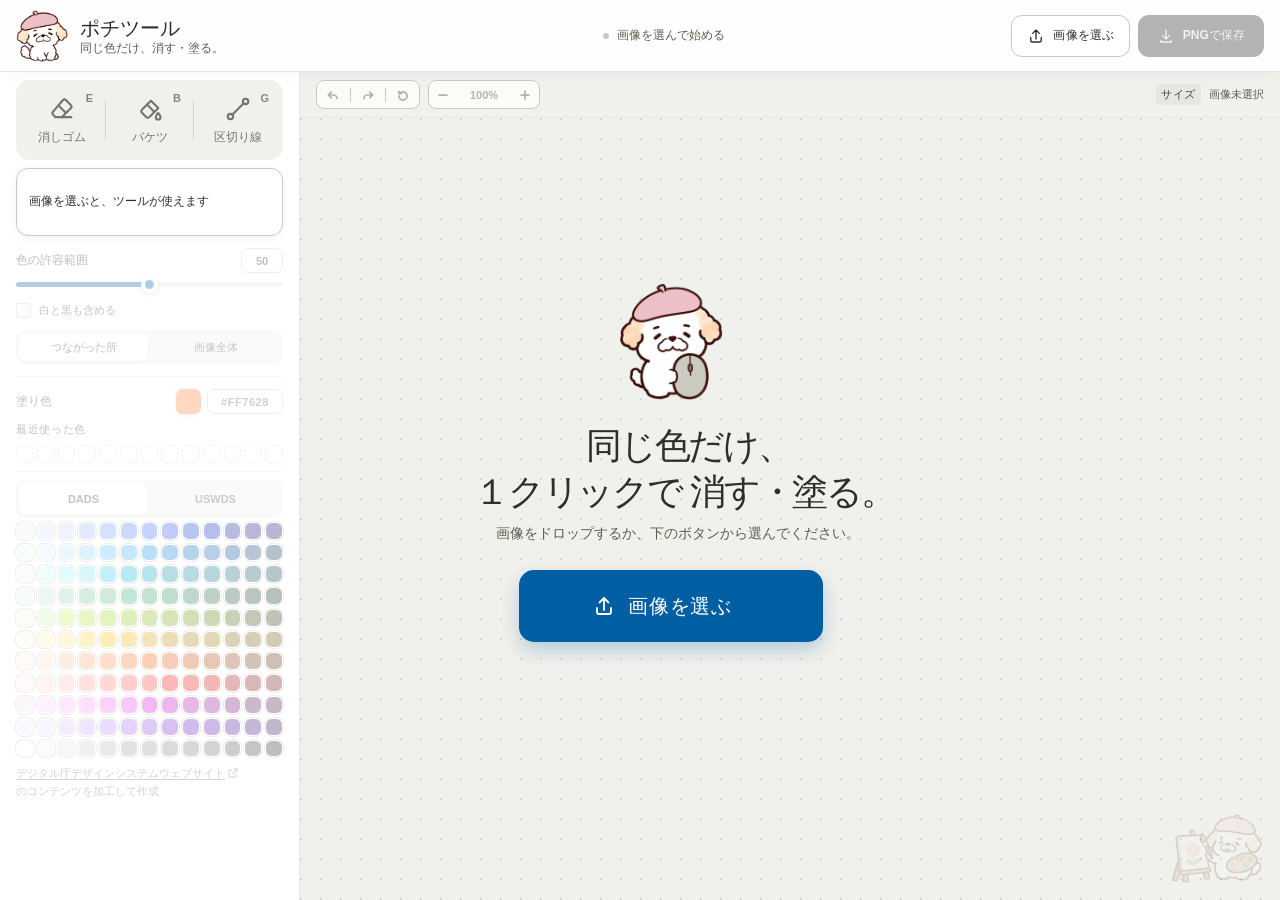
==== commit 6bc345e4: "feat: add the Pochi Tool image editor Co-Authored-By: Claude Opus 5 <noreply@anthropic.com>" ====
--- a/index.html
+++ b/index.html
@@ -3,13 +3,39 @@
   <head>
     <meta charset="UTF-8" />
     <meta name="viewport" content="width=device-width, initial-scale=1.0" />
+    <meta name="google-site-verification" content="iIkU57KdJRv2CRBYrdL83iIO2geCoJlAaylwr8ur41Y" />
+    <title>ポチツール｜イラストの透過・色変更をかんたんに</title>
+    <link rel="canonical" href="https://glow-creative.github.io/pochi-tool/" />
     <meta
       name="description"
-      content="同じ色をクリックひとつで透過・塗りつぶし。画像全体から近い色を選んだり、区切り線で範囲を分けたりできる、シンプルなイラスト編集ツール。"
+      content="イラストや画像の透過・色変更を、ブラウザで手軽に。登録不要・無料で使える画像編集ツール。"
     />
-    <title>ポチツール</title>
+
+    <meta property="og:type" content="website" />
+    <meta property="og:title" content="ポチツール｜イラストの透過・色変更をかんたんに" />
+    <meta
+      property="og:description"
+      content="イラストや画像の透過・色変更を、ブラウザで手軽に。登録不要・無料で使える画像編集ツール。"
+    />
+    <meta property="og:url" content="https://glow-creative.github.io/pochi-tool/" />
+    <meta property="og:image" content="https://glow-creative.github.io/pochi-tool/pochi-og.png" />
+    <meta property="og:image:width" content="1200" />
+    <meta property="og:image:height" content="630" />
+    <meta property="og:image:alt" content="ポチツール｜イラストの透過・色変更をかんたんに" />
+    <meta property="og:locale" content="ja_JP" />
+
+    <meta name="twitter:card" content="summary_large_image" />
+    <meta name="twitter:title" content="ポチツール｜イラストの透過・色変更をかんたんに" />
+    <meta
+      name="twitter:description"
+      content="イラストや画像の透過・色変更を、ブラウザで手軽に。登録不要・無料で使える画像編集ツール。"
+    />
+    <meta name="twitter:image" content="https://glow-creative.github.io/pochi-tool/pochi-og.png" />
+    <meta name="twitter:image:alt" content="ポチツール｜イラストの透過・色変更をかんたんに" />
+
     <link rel="icon" href="pochi-logo.png" />
-    <link rel="stylesheet" href="styles.css?v=20260918-guide-fill" />
+    <link rel="apple-touch-icon" href="pochi-logo.png" />
+    <link rel="stylesheet" href="styles.css?v=20260920-guide-boundary" />
   </head>
   <body>
     <div class="app-shell">
@@ -79,10 +105,12 @@
               <input id="toleranceValue" class="value-field" type="number" min="0" max="100" step="1" value="50" aria-label="色の許容範囲の数値" title="数字を打ち込むか、矢印キーで増減できます" disabled />
             </div>
             <input id="toleranceSlider" class="range" type="range" min="0" max="100" value="50" aria-label="色の許容範囲" title="値を上げると近い色合いもまとめて選びます。編集の直後に動かすと、その編集をやり直します" disabled />
-            <label class="include-toggle" for="includeWhiteBlackToggle" title="色のついた場所をクリックしたときも、白い紙や黒い線を許容範囲に含めます">
-              <input id="includeWhiteBlackToggle" type="checkbox" disabled />
-              <span>白と黒も含める</span>
-            </label>
+            <div class="toggle-row">
+              <label class="include-toggle" for="includeWhiteBlackToggle" title="色のついた場所をクリックしたときも、白い紙や黒い線を許容範囲に含めます">
+                <input id="includeWhiteBlackToggle" type="checkbox" disabled />
+                <span>白と黒も含める</span>
+              </label>
+            </div>
             <div class="scope-toggle" role="radiogroup" aria-label="選ぶ範囲">
               <label for="connectedAreaRadio">
                 <input id="connectedAreaRadio" type="radio" name="selectionScope" checked disabled />
@@ -138,6 +166,10 @@
                 <button class="zoom-button" id="redoButton" type="button" disabled aria-label="やり直す" title="やり直す">
                   <svg viewBox="0 0 24 24" aria-hidden="true"><path d="m15 7 5 5-5 5m4-5h-8a6 6 0 0 0-6 6" /></svg>
                 </button>
+                <span class="history-divider" aria-hidden="true"></span>
+                <button class="zoom-button" id="resetButton" type="button" disabled aria-label="最初に戻す" title="開いたときの画像に戻します。区切り線はそのままです">
+                  <svg viewBox="0 0 24 24" aria-hidden="true"><path d="M5 13.7a7 7 0 1 0 2.1-5M5 5.7v4h4" /></svg>
+                </button>
               </div>
               <div class="zoom-controls" id="zoomControls" aria-label="ズーム操作">
                 <button class="zoom-button" id="zoomOutButton" type="button" disabled aria-label="縮小" title="縮小（− / ⌘・Ctrl＋ホイール）">
@@ -203,7 +235,14 @@
       <button class="toast-dismiss" id="toastDismissButton" type="button" aria-label="エラーメッセージを閉じる" hidden>×</button>
     </div>
 
-    <script src="image-ops.js?v=20260918-guide-fill"></script>
-    <script src="app.js?v=20260918-guide-fill"></script>
+    <script src="image-ops.js?v=20260926-settled-backdrop"></script>
+    <script src="app.js?v=20260926-whole-edge"></script>
+
+    <!-- Cloudflare Web Analytics -->
+    <script
+      type="module"
+      src="https://static.cloudflareinsights.com/beacon.min.js"
+      data-cf-beacon='{"token": "04fcc14ecdb84758b1a1a85318a16e65"}'
+    ></script>
   </body>
 </html>
--- a/styles.css
+++ b/styles.css
@@ -617,6 +617,14 @@
 .scope-toggle input:focus-visible + span { outline: 2px solid var(--focus-outline); outline-offset: 2px; }
 .settings-section[aria-disabled="true"] .scope-toggle label { cursor: not-allowed; }
 
+/* The two toggles side by side. The panel is a fixed width, so they are laid
+   out to fit it rather than to wrap. */
+.toggle-row {
+  display: flex;
+  align-items: center;
+  column-gap: var(--space-4);
+}
+
 /* As heavy as the switch under it, for the same reason: one step lighter, the
    words look switched off beside it. */
 .include-toggle {
